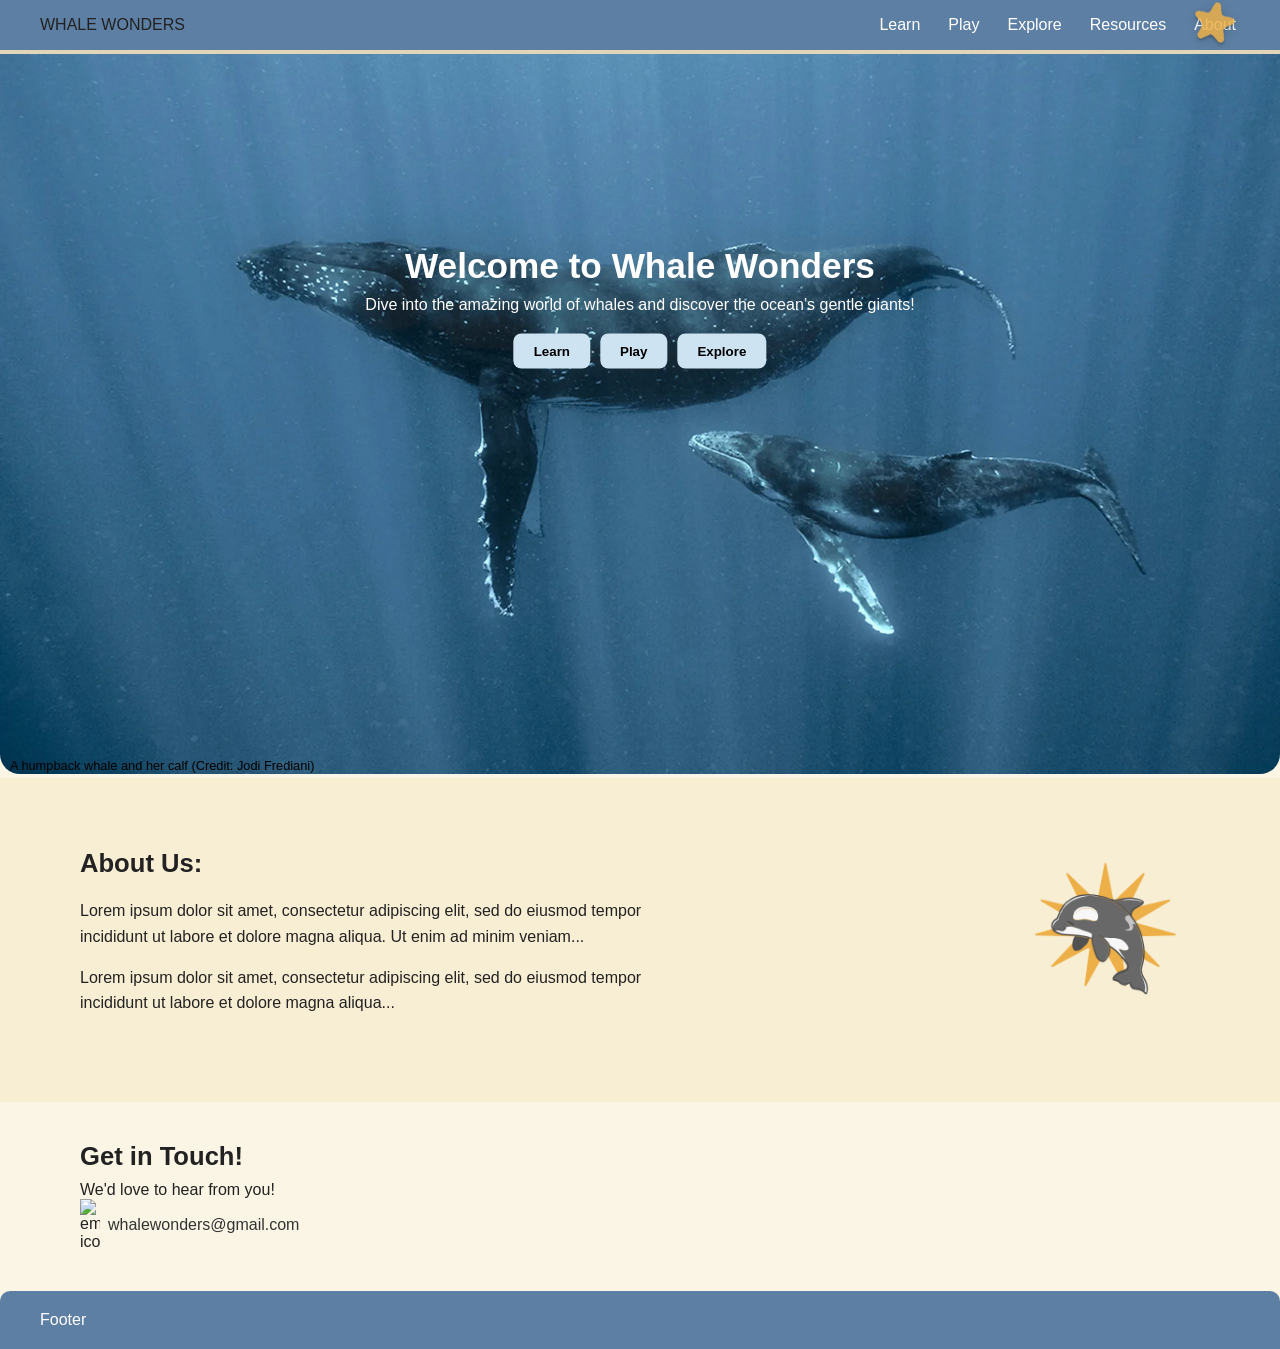
==== index.html @ d18366b6 "Initial commit" ====
<!DOCTYPE html>
<html lang="en">
<head>
  <meta charset="UTF-8" />
  <meta name="viewport" content="width=device-width, initial-scale=1.0" />
  <title>Whale Wonders</title>
  <link rel="stylesheet" href="style.css" />
</head>
<body>
  <!-- Navigation -->
  <header>
  <nav class="navbar">
    <div class="logo">WHALE <span>WONDERS</span></div>
    <ul class="nav-links">
      <li><a href="#">Learn</a></li>
      <li><a href="#">Play</a></li>
      <li><a href="#">Explore</a></li>
      <li><a href="#">Resources</a></li>
      <li class="about-link">
        <a href="#" id="about-link">
          About
          <img src="images/Star.png" alt="star icon" id="star-icon">
        </a>
      </li>
    </ul>
  </nav>
</header>

  <!-- Hero Section -->
  <section class="hero">
    <img src="images/whalehome.jpg.webp" alt="Humpback whale" class="hero-bg">
    <div class="hero-text">
      <h1>Welcome to Whale Wonders</h1>
      <p>Dive into the amazing world of whales and discover the ocean’s gentle giants!</p>
      <div class="buttons">
        <button class="btn">Learn</button>
        <button class="btn">Play</button>
        <button class="btn">Explore</button>
      </div>
    </div>
    <p class="credit">A humpback whale and her calf (Credit: Jodi Frediani)</p>
  </section>

  <!-- About Section -->
  <section class="about">
    <div class="about-text">
      <h2>About Us:</h2>
      <p>Lorem ipsum dolor sit amet, consectetur adipiscing elit, sed do eiusmod tempor incididunt ut labore et dolore magna aliqua. Ut enim ad minim veniam...</p>
      <p>Lorem ipsum dolor sit amet, consectetur adipiscing elit, sed do eiusmod tempor incididunt ut labore et dolore magna aliqua...</p>
    </div>
    <div class="about-img">
      <img src="images/orca.png" alt="Orca illustration">
    </div>
  </section>

  <!-- Contact Section -->
  <section class="contact">
    <h2>Get in Touch!</h2>
    <p>We'd love to hear from you!</p>
    <div class="email">
      <img src="email-icon.png" alt="email icon" class="email-icon">
      <a href="mailto:whalewonders@gmail.com">whalewonders@gmail.com</a>
    </div>
  </section>

  <!-- Footer -->
  <footer>
    <p>Footer</p>
  </footer>

  <script src="script.js"></script>
</body>
</html>
---- style.css ----
* {
  margin: 0;
  padding: 0;
  box-sizing: border-box;
}

body {
  font-family: 'Poppins', sans-serif;
  color: #222;
  background-color: #faf5e4;
}

/* NAVBAR */
.navbar {
  position: relative; /* <- stacking ? */
  display: flex;
  justify-content: space-between;
  align-items: center;
  background-color: #5d7fa3;
  padding: 10px 40px;
  border-bottom: 4px solid #e3d5b8;
  z-index: 0;
}


.nav-links {
  list-style: none;
  display: flex;
  gap: 20px;
  margin: 0;
  padding: 0;
}

.nav-links li {
  position: relative; 
}


.nav-links li a {
  text-decoration: none;
  color: white;
  font-weight: 500;
  position: relative;
  display: inline-block;
  z-index: 3; 
  padding: 6px 4px;
}


.about-link {
  position: relative; 
}


#star-icon {
  position: absolute;
  left: 50%;
  top: 50%;
  transform: translate(-50%, -50%) rotate(0deg);
  width: 44px;                
  height: auto;
  opacity: 0.85;
  z-index: 1;                 
  pointer-events: none;        
  transition: transform 0.6s cubic-bezier(.2,.9,.2,1), filter 0.3s ease, opacity 0.25s ease;
  will-change: transform;     
  filter: drop-shadow(0 2px 6px rgba(0,0,0,0.15));
}


@media (max-width: 480px) {
  #star-icon { width: 30px; }
}



/* HERO SECTION */
.hero {
  position: relative;
  text-align: center;
}

.hero-bg {
  width: 100%;
  height: auto;
  border-bottom-left-radius: 20px;
  border-bottom-right-radius: 20px;
}

.hero-text {
  position: absolute;
  top: 35%;
  left: 50%;
  transform: translate(-50%, -50%);
  color: white;
}

.hero-text h1 {
  font-size: 2.2rem;
  font-weight: 700;
  margin-bottom: 10px;
}

.hero-text p {
  font-size: 1rem;
  margin-bottom: 20px;
}

.buttons {
  display: flex;
  justify-content: center;
  gap: 10px;
}

.btn {
  background-color: #cde3f2;
  border: none;
  padding: 10px 20px;
  border-radius: 8px;
  font-weight: 600;
  cursor: pointer;
  transition: transform 0.2s ease;
}

.btn:hover {
  transform: scale(1.1);
}

.credit {
  position: absolute;
  bottom: 5px;
  left: 10px;
  font-size: 0.8rem;
  color: black;
}

/* ABOUT SECTION */
.about {
  display: flex;
  justify-content: space-between;
  align-items: center;
  padding: 60px 80px;
  background-color: #f8eed3;
}

.about-text {
  width: 55%;
}

.about-text h2 {
  font-size: 1.6rem;
  margin-bottom: 20px;
  font-weight: 700;
}

.about-text p {
  margin-bottom: 15px;
  line-height: 1.6;
}

.about-img img {
  width: 200px;
}

/* CONTACT SECTION */
.contact {
  padding: 40px 80px;
  text-align: left;
}

.contact h2 {
  font-size: 1.6rem;
  margin-bottom: 10px;
}

.email {
  display: flex;
  align-items: center;
  gap: 8px;
}

.email-icon {
  width: 20px;
}

.email a {
  color: #333;
  text-decoration: none;
}

.email a:hover {
  text-decoration: underline;
}

/* FOOTER */
footer {
  text-align: left;
  padding: 20px 40px;
  background-color: #5d7fa3;
  color: white;
  border-top-left-radius: 10px;
  border-top-right-radius: 10px;
}
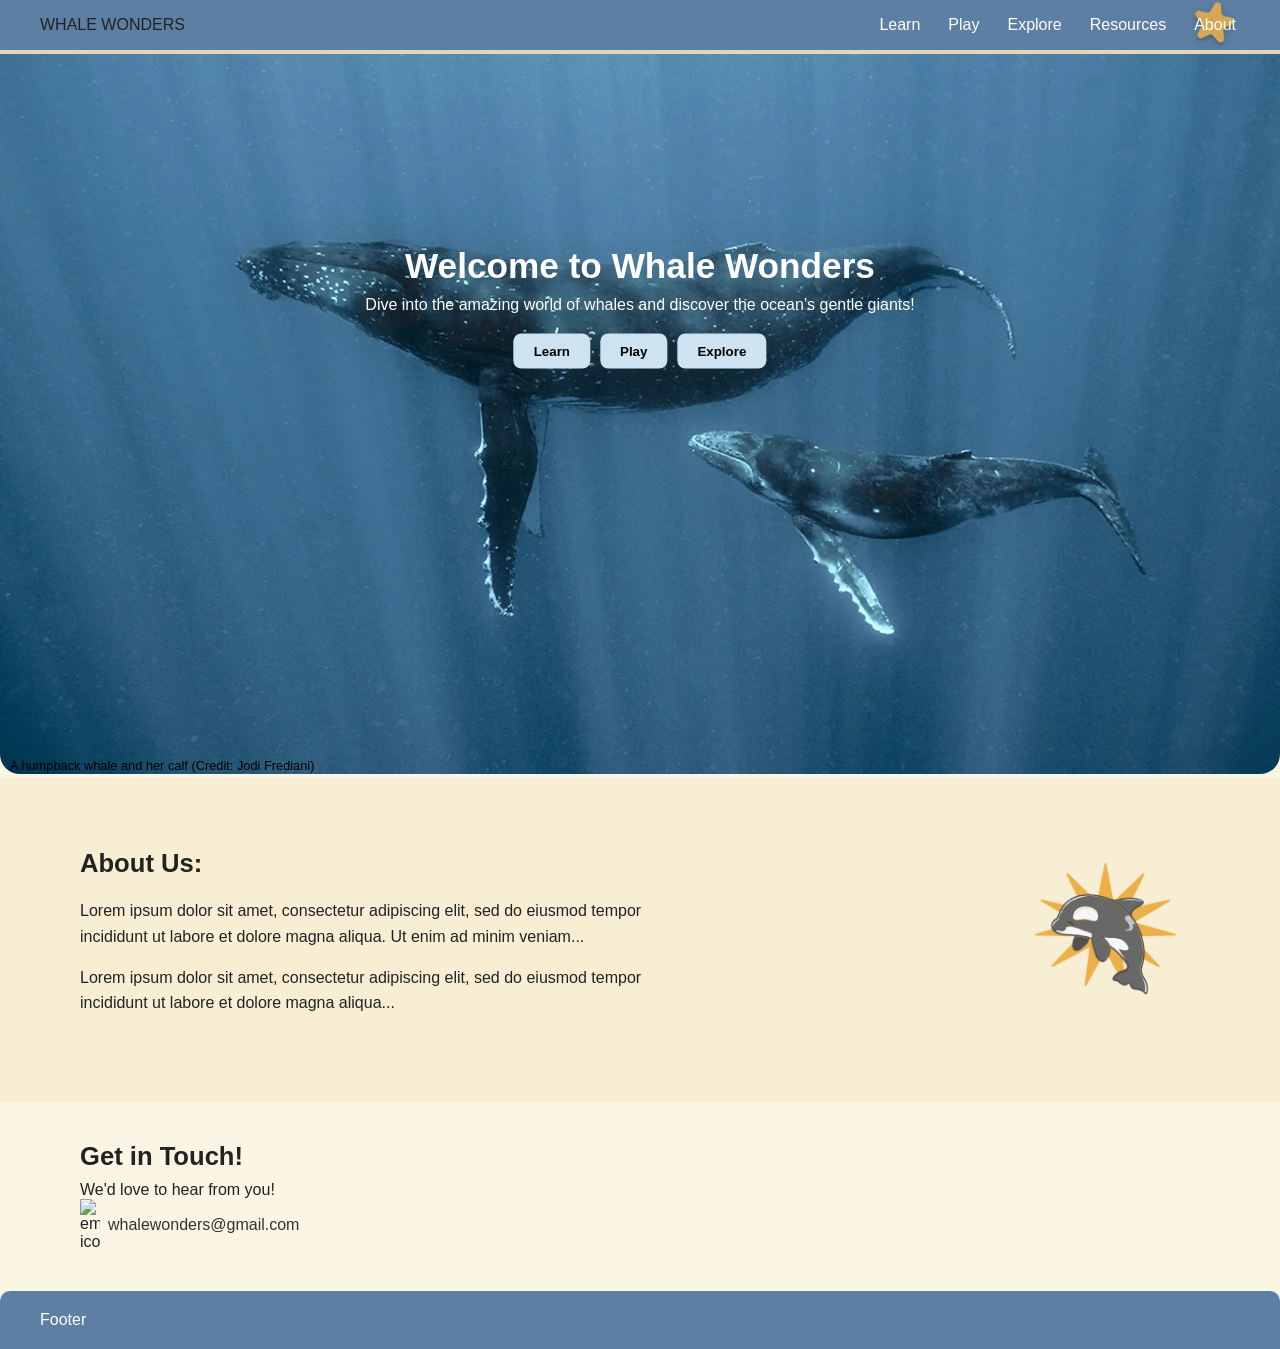
==== commit 60ee5450: "Update index.html" ====
--- a/index.html
+++ b/index.html
@@ -17,9 +17,10 @@
       <li><a href="#">Explore</a></li>
       <li><a href="#">Resources</a></li>
       <li class="about-link">
+        <img src="images/Star.png" alt="star icon" id="star-icon">
         <a href="#" id="about-link">
+          
           About
-          <img src="images/Star.png" alt="star icon" id="star-icon">
         </a>
       </li>
     </ul>
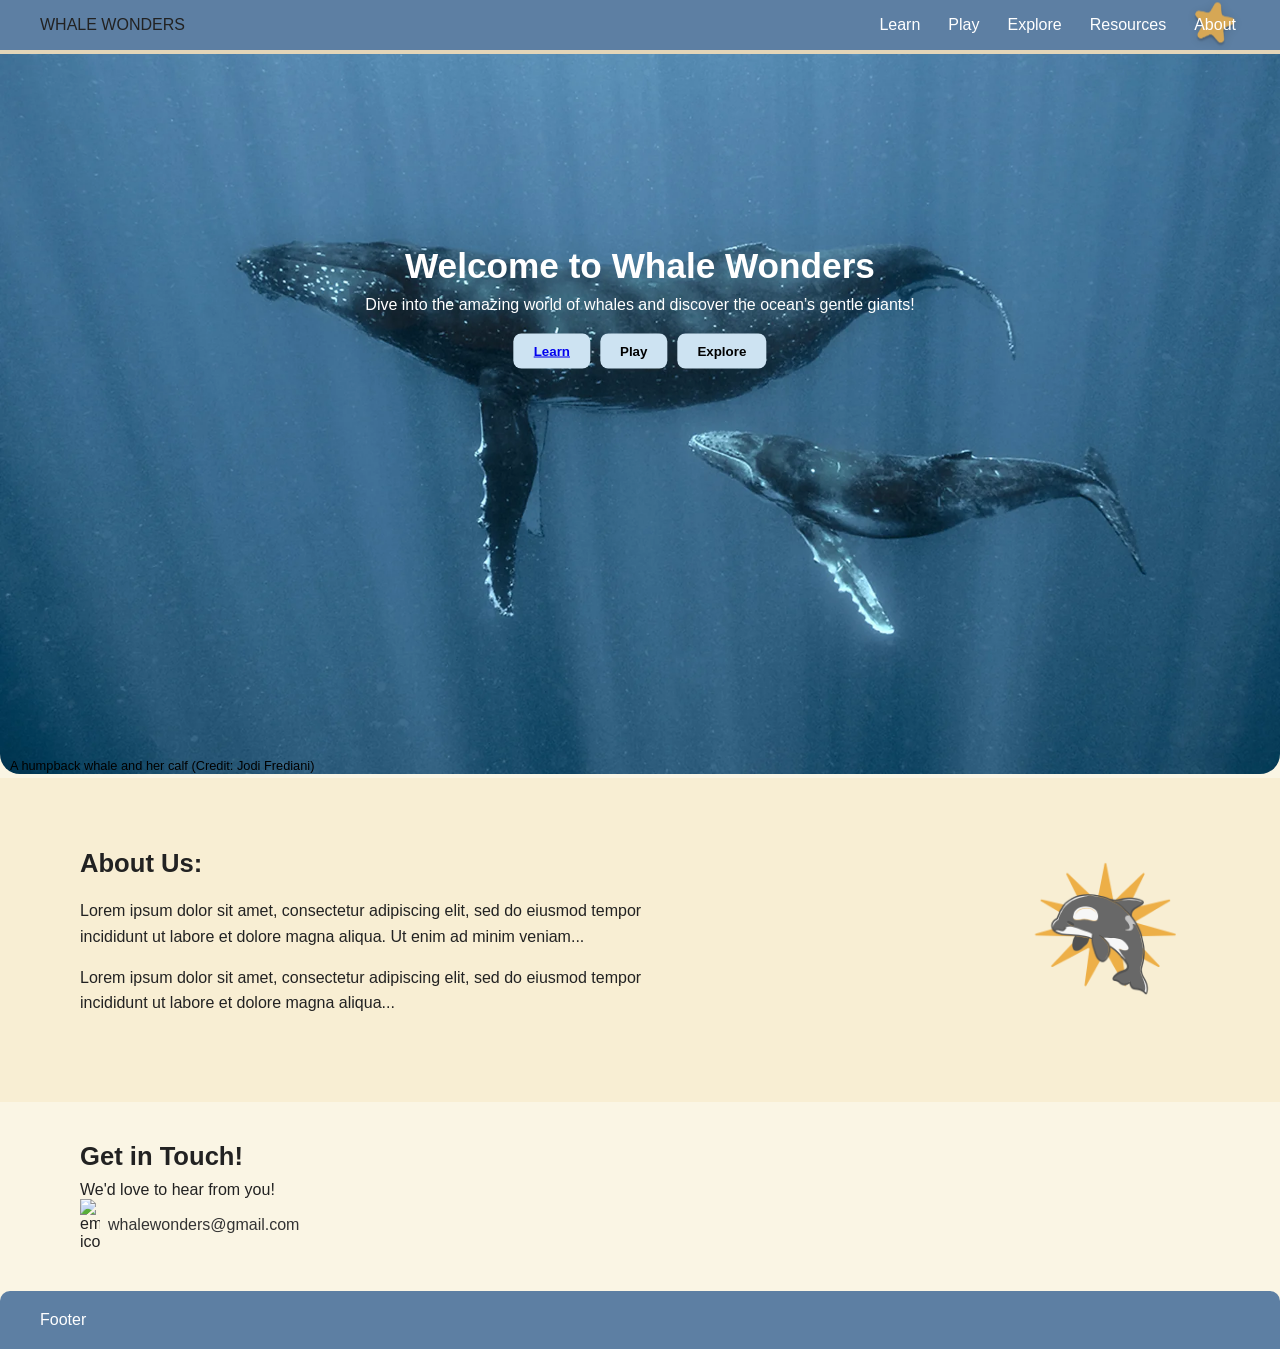
==== commit 68707bb9: "revision" ====
--- a/index.html
+++ b/index.html
@@ -12,13 +12,13 @@
   <nav class="navbar">
     <div class="logo">WHALE <span>WONDERS</span></div>
     <ul class="nav-links">
-      <li><a href="#">Learn</a></li>
-      <li><a href="#">Play</a></li>
-      <li><a href="#">Explore</a></li>
-      <li><a href="#">Resources</a></li>
+      <li><a href="learn.html">Learn</a></li>
+      <li><a href="play.html">Play</a></li>
+      <li><a href="explore.html">Explore</a></li>
+      <li><a href="resources.html">Resources</a></li>
       <li class="about-link">
         <img src="images/Star.png" alt="star icon" id="star-icon">
-        <a href="#" id="about-link">
+        <a href="index.html" id="about-link">
           
           About
         </a>
@@ -34,7 +34,7 @@
       <h1>Welcome to Whale Wonders</h1>
       <p>Dive into the amazing world of whales and discover the ocean’s gentle giants!</p>
       <div class="buttons">
-        <button class="btn">Learn</button>
+        <button class="btn"><a href="learn.html">Learn</a></button>
         <button class="btn">Play</button>
         <button class="btn">Explore</button>
       </div>
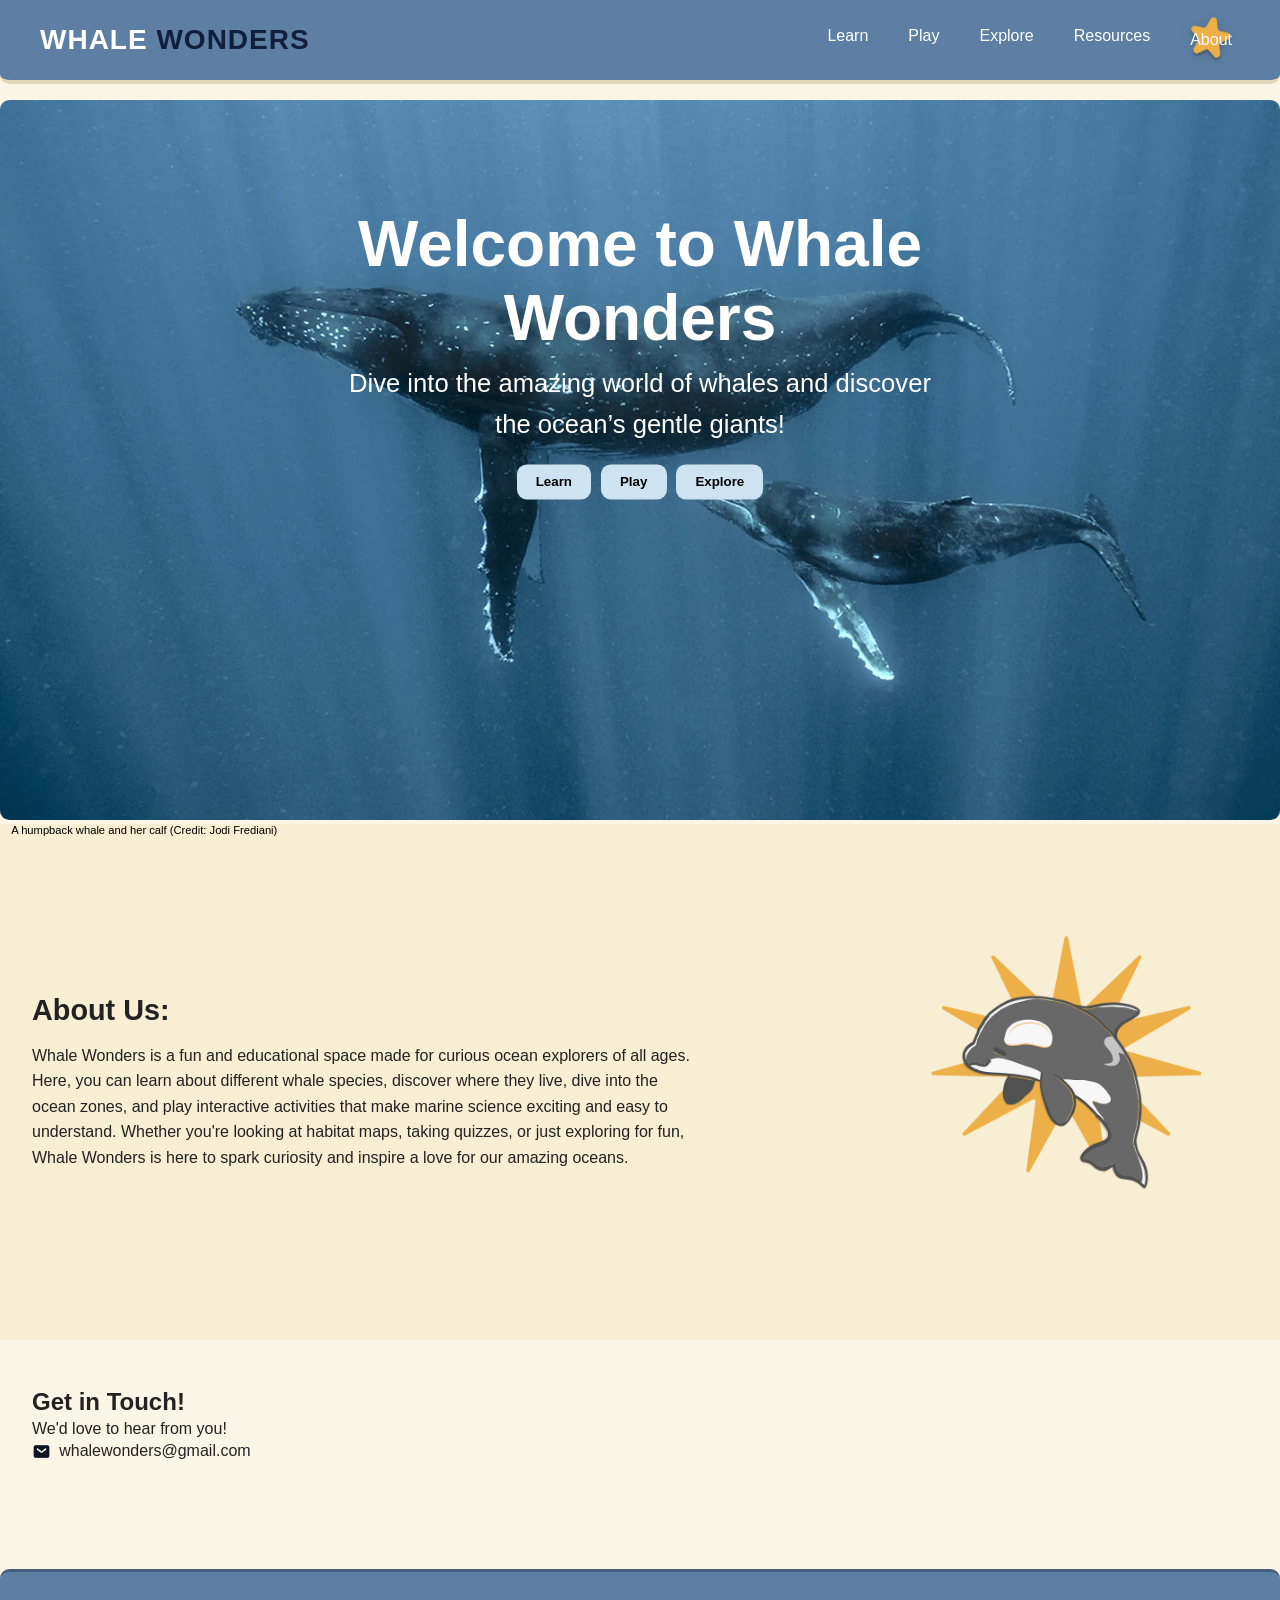
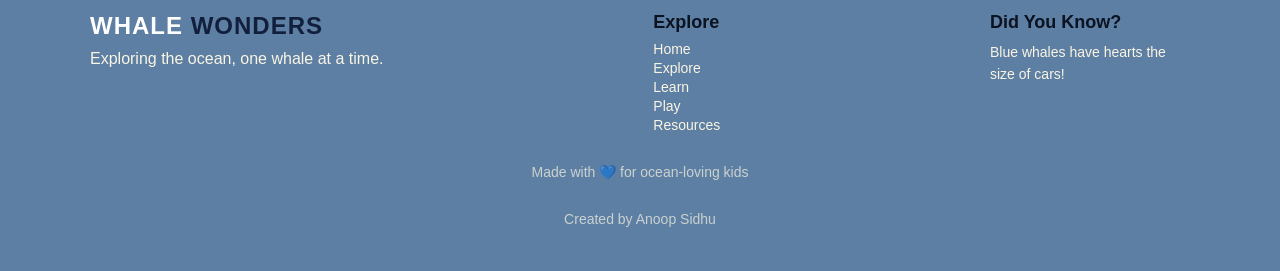
==== commit 0d21eee4: "final" ====
--- a/index.html
+++ b/index.html
@@ -35,8 +35,8 @@
       <p>Dive into the amazing world of whales and discover the ocean’s gentle giants!</p>
       <div class="buttons">
         <button class="btn"><a href="learn.html">Learn</a></button>
-        <button class="btn">Play</button>
-        <button class="btn">Explore</button>
+        <button class="btn"><a href="play.html">Play</a></button>
+        <button class="btn"><a href="explore.html">Explore</a></button>
       </div>
     </div>
     <p class="credit">A humpback whale and her calf (Credit: Jodi Frediani)</p>
@@ -46,8 +46,7 @@
   <section class="about">
     <div class="about-text">
       <h2>About Us:</h2>
-      <p>Lorem ipsum dolor sit amet, consectetur adipiscing elit, sed do eiusmod tempor incididunt ut labore et dolore magna aliqua. Ut enim ad minim veniam...</p>
-      <p>Lorem ipsum dolor sit amet, consectetur adipiscing elit, sed do eiusmod tempor incididunt ut labore et dolore magna aliqua...</p>
+      <p>Whale Wonders is a fun and educational space made for curious ocean explorers of all ages. Here, you can learn about different whale species, discover where they live, dive into the ocean zones, and play interactive activities that make marine science exciting and easy to understand. Whether you're looking at habitat maps, taking quizzes, or just exploring for fun, Whale Wonders is here to spark curiosity and inspire a love for our amazing oceans.</p>
     </div>
     <div class="about-img">
       <img src="images/orca.png" alt="Orca illustration">
@@ -59,15 +58,39 @@
     <h2>Get in Touch!</h2>
     <p>We'd love to hear from you!</p>
     <div class="email">
-      <img src="email-icon.png" alt="email icon" class="email-icon">
+      <img src="images/emailicon.png" alt="email icon" class="email-icon">
       <a href="mailto:whalewonders@gmail.com">whalewonders@gmail.com</a>
     </div>
   </section>
 
-  <!-- Footer -->
-  <footer>
-    <p>Footer</p>
-  </footer>
+
+<footer class="site-footer">
+  <div class="footer-content">
+    
+    <div class="footer-left">
+      <h3 class="footer-logo">WHALE <span>WONDERS</span></h3>
+      <p class="footer-desc">Exploring the ocean, one whale at a time.</p>
+    </div>
+
+    <div class="footer-links">
+      <h4>Explore</h4>
+      <a href="index.html">Home</a>
+      <a href="explore.html">Explore</a>
+      <a href="learn.html">Learn</a>
+      <a href="play.html">Play</a>
+      <a href="resources.html">Resources</a>
+    </div>
+
+    <div class="footer-fact">
+      <h4>Did You Know?</h4>
+      <p id="footer-fact-text">Blue whales have hearts the size of cars!</p>
+    </div>
+
+  </div>
+
+  <p class="footer-credit">Made with 💙 for ocean-loving kids</p>
+  <p class="footer-credit">Created by Anoop Sidhu</p>
+</footer>
 
   <script src="script.js"></script>
 </body>
--- a/style.css
+++ b/style.css
@@ -1,90 +1,87 @@
+
 * {
   margin: 0;
   padding: 0;
   box-sizing: border-box;
 }
 
+
 body {
   font-family: 'Poppins', sans-serif;
   color: #222;
   background-color: #faf5e4;
+  padding: 0; 
+}
+
+h1, h2 {
+  font-weight: 700;
+}
+
+p {
+  line-height: 1.6;
 }
 
 /* NAVBAR */
 .navbar {
-  position: relative; /* <- stacking ? */
   display: flex;
   justify-content: space-between;
   align-items: center;
   background-color: #5d7fa3;
-  padding: 10px 40px;
+  padding: 1.5rem 2.5rem;
   border-bottom: 4px solid #e3d5b8;
   z-index: 0;
-}
-
+  border-radius: 0 0 0.6rem 0.6rem;
+}
 
 .nav-links {
   list-style: none;
   display: flex;
-  gap: 20px;
-  margin: 0;
-  padding: 0;
-}
-
-.nav-links li {
-  position: relative; 
-}
-
+  gap: 1.5rem;
+}
 
 .nav-links li a {
   text-decoration: none;
   color: white;
   font-weight: 500;
-  position: relative;
-  display: inline-block;
-  z-index: 3; 
-  padding: 6px 4px;
-}
-
-
-.about-link {
-  position: relative; 
-}
-
-
+  padding: 0.25rem 0.5rem;
+}
+
+/* STAR ICON */
 #star-icon {
   position: absolute;
+  top: 50%;
   left: 50%;
-  top: 50%;
-  transform: translate(-50%, -50%) rotate(0deg);
-  width: 44px;                
-  height: auto;
-  opacity: 0.85;
-  z-index: 1;                 
-  pointer-events: none;        
+  width: 44px;
+  transform: translate(-50%, -50%);
+  z-index: 1;
+  pointer-events: none;
   transition: transform 0.6s cubic-bezier(.2,.9,.2,1), filter 0.3s ease, opacity 0.25s ease;
   will-change: transform;     
   filter: drop-shadow(0 2px 6px rgba(0,0,0,0.15));
 }
 
-
-@media (max-width: 480px) {
-  #star-icon { width: 30px; }
-}
-
-
+.about-link {
+  position: relative;
+  display: inline-block;
+  width: auto;
+}
+
+.about-link a {
+  display: inline-block;
+  position: relative;
+  z-index: 3; 
+}
 
 /* HERO SECTION */
 .hero {
   position: relative;
   text-align: center;
+  margin-top: 1rem;
 }
 
 .hero-bg {
   width: 100%;
-  height: auto;
-  border-bottom-left-radius: 20px;
-  border-bottom-right-radius: 20px;
+  border-radius: 0.6rem 0.6rem 0.6rem 0.6rem;
 }
 
 .hero-text {
@@ -93,44 +90,61 @@
   left: 50%;
   transform: translate(-50%, -50%);
   color: white;
+  padding: 0 1rem;
 }
 
 .hero-text h1 {
-  font-size: 2.2rem;
-  font-weight: 700;
-  margin-bottom: 10px;
+  font-size: 5vw;
+  margin-bottom: 0.5rem;
 }
 
 .hero-text p {
-  font-size: 1rem;
-  margin-bottom: 20px;
+  font-size: 2vw;
+  margin-bottom: 1.2rem;
 }
 
 .buttons {
   display: flex;
   justify-content: center;
-  gap: 10px;
-}
+  gap: 0.6rem;
+}
+
 
 .btn {
   background-color: #cde3f2;
   border: none;
-  padding: 10px 20px;
-  border-radius: 8px;
+  padding: 0.6rem 1.2rem;
+  border-radius: 0.6rem;
   font-weight: 600;
   cursor: pointer;
   transition: transform 0.2s ease;
-}
+  text-decoration: none;   
+  color: #000000;             
+}
+
+.buttons a {
+  text-decoration: none;
+}
+
 
 .btn:hover {
   transform: scale(1.1);
 }
 
+a {
+  color: inherit;
+  text-decoration: none;
+}
+
+a:visited {
+  color: inherit;
+}
+
 .credit {
   position: absolute;
-  bottom: 5px;
-  left: 10px;
-  font-size: 0.8rem;
+  bottom: -1rem;   /* was 0.3rem */
+  left: 0.7rem;
+  font-size: 0.7rem;
   color: black;
 }
 
@@ -139,8 +153,9 @@
   display: flex;
   justify-content: space-between;
   align-items: center;
-  padding: 60px 80px;
+  padding: 4rem 2rem;
   background-color: #f8eed3;
+  gap: 2rem;
 }
 
 .about-text {
@@ -148,56 +163,274 @@
 }
 
 .about-text h2 {
-  font-size: 1.6rem;
-  margin-bottom: 20px;
-  font-weight: 700;
-}
-
-.about-text p {
-  margin-bottom: 15px;
-  line-height: 1.6;
+  font-size: 1.8rem;
+  margin-bottom: 1rem;
 }
 
 .about-img img {
-  width: 200px;
+  width: 30vw;
 }
 
 /* CONTACT SECTION */
 .contact {
-  padding: 40px 80px;
+  padding: 3rem 2rem;
   text-align: left;
 }
 
-.contact h2 {
-  font-size: 1.6rem;
-  margin-bottom: 10px;
-}
-
 .email {
   display: flex;
   align-items: center;
-  gap: 8px;
+  gap: 0.5rem;
 }
 
 .email-icon {
-  width: 20px;
-}
-
-.email a {
-  color: #333;
+  width: 1.2rem;
+}
+
+
+/* logo style*/
+.logo, 
+.footer-logo {
+  font-weight: 700;
+  font-size: 28px;
+  letter-spacing: 1px;
+  color: #ffffff;
+}
+
+.logo span,
+.footer-logo span {
+  color: #121f3c;
+}
+
+
+/* footer */
+.site-footer {
+  background: #5d7fa3;
+  color: #faf5e4;
+  padding: 40px 20px;
+  margin-top: 60px;
+  border-top: 3px solid #465f7a;
+  border-radius: 0.6rem 0.6rem 0 0;
+}
+
+.footer-content {
+  max-width: 1100px;
+  margin: auto;
+  display: flex;
+  justify-content: space-between;
+  gap: 40px;
+  flex-wrap: wrap;
+}
+
+.footer-left h3 {
+  font-size: 24px;
+  margin-bottom: 6px;
+}
+
+.footer-left span {
+  color: #121f3c;
+}
+
+.footer-links h4,
+.footer-fact h4 {
+  margin-bottom: 8px;
+  font-size: 18px;
+  color: #0b1220;
+}
+
+.footer-links a {
+  display: block;
+  color: #faf5e4;
   text-decoration: none;
-}
-
-.email a:hover {
-  text-decoration: underline;
-}
-
-/* FOOTER */
-footer {
-  text-align: left;
-  padding: 20px 40px;
-  background-color: #5d7fa3;
-  color: white;
-  border-top-left-radius: 10px;
-  border-top-right-radius: 10px;
-}
+  margin: 3px 0;
+  font-size: 14px;
+}
+
+.footer-links a:hover {
+  color: #ffcc00;
+}
+
+.footer-fact p {
+  font-size: 14px;
+  max-width: 200px;
+}
+
+.footer-credit {
+  text-align: center;
+  margin-top: 25px;
+  font-size: 14px;
+  opacity: 0.7;
+}
+
+
+/* MEDIA QUERIES */
+
+@media screen and (max-width: 1024px) {
+  body {
+    padding: 0 1.5rem;
+  }
+
+  h1 { font-size: 4.5vw; }
+  h2 { font-size: 1.5rem; }
+  p { font-size: 1rem; }
+
+  
+  .hero-text h1 {
+    font-size: 6vw;
+  }
+
+  .hero-text {
+    top: 40%;
+  }
+
+  .about {
+    padding: 3rem 1.5rem;
+  }
+}
+
+
+@media screen and (max-width: 768px) {
+  body {
+    padding: 0 1rem;
+  }
+
+  .navbar {
+    padding: 1rem;
+  }
+
+  .nav-links {
+    gap: 1rem;
+  }
+
+  
+  .hero-text h1 {
+    font-size: 6.5vw;
+  }
+
+  .hero-text p {
+    font-size: 2.5vw;
+  }
+
+  .hero-text {
+    top: 45%;
+  }
+
+  .about {
+    flex-direction: column;
+    text-align: center;
+  }
+
+  .about-text {
+    width: 90%;
+  }
+
+  .about-img img {
+    width: 10rem;
+  }
+}
+
+
+@media screen and (max-width: 600px) {
+  body {
+    padding: 0 0.5rem;
+  }
+
+  h1 { font-size: 7vw; }
+  h2 { font-size: 1.3rem; }
+  p { font-size: 0.95rem; }
+
+  #star-icon {
+    display: none;
+  }
+
+  .navbar {
+    flex-direction: column;
+    gap: 0.7rem;
+  }
+
+  .nav-links {
+    flex-wrap: wrap;
+    justify-content: center;
+  }
+
+  .hero-text {
+    top: 50%;
+  }
+
+  
+  .hero-text h1 {
+    font-size: 6vw;
+  }
+
+  .hero-text p {
+    font-size: 2.5vw;
+  }
+
+  .buttons {
+    gap: 0.4rem;
+  }
+
+  .btn {
+    padding: 0.5rem 1rem;
+  }
+}
+
+
+@media screen and (max-width: 480px) {
+  h1 { font-size: 8vw; }
+  h2 { font-size: 1.2rem; }
+  p { font-size: 0.9rem; }
+
+  
+  .hero-text h1 {
+    font-size: 5vw;
+  }
+
+  .hero-text p {
+    font-size: 4vw;
+  }
+
+  .hero-text {
+    top: 55%;
+  }
+
+  .about {
+    padding: 2rem 1rem;
+  }
+
+  .about-img img {
+    width: 8rem;
+  }
+}
+
+
+@media screen and (max-width: 320px) {
+  body {
+    padding: 0 0.3rem;
+  }
+
+  h1 { font-size: 4vw; }
+  h2 { font-size: 1rem; }
+  p { font-size: 0.85rem; }
+
+  .navbar {
+    padding: 0.5rem;
+  }
+
+  
+  .hero-text h1 {
+    font-size: 5vw;
+  }
+
+  .hero-text p {
+    font-size: 4.5vw;
+  }
+
+  .hero-text {
+    top: 60%;
+  }
+
+  .btn {
+    padding: 0.4rem 0.8rem;
+  }
+}
